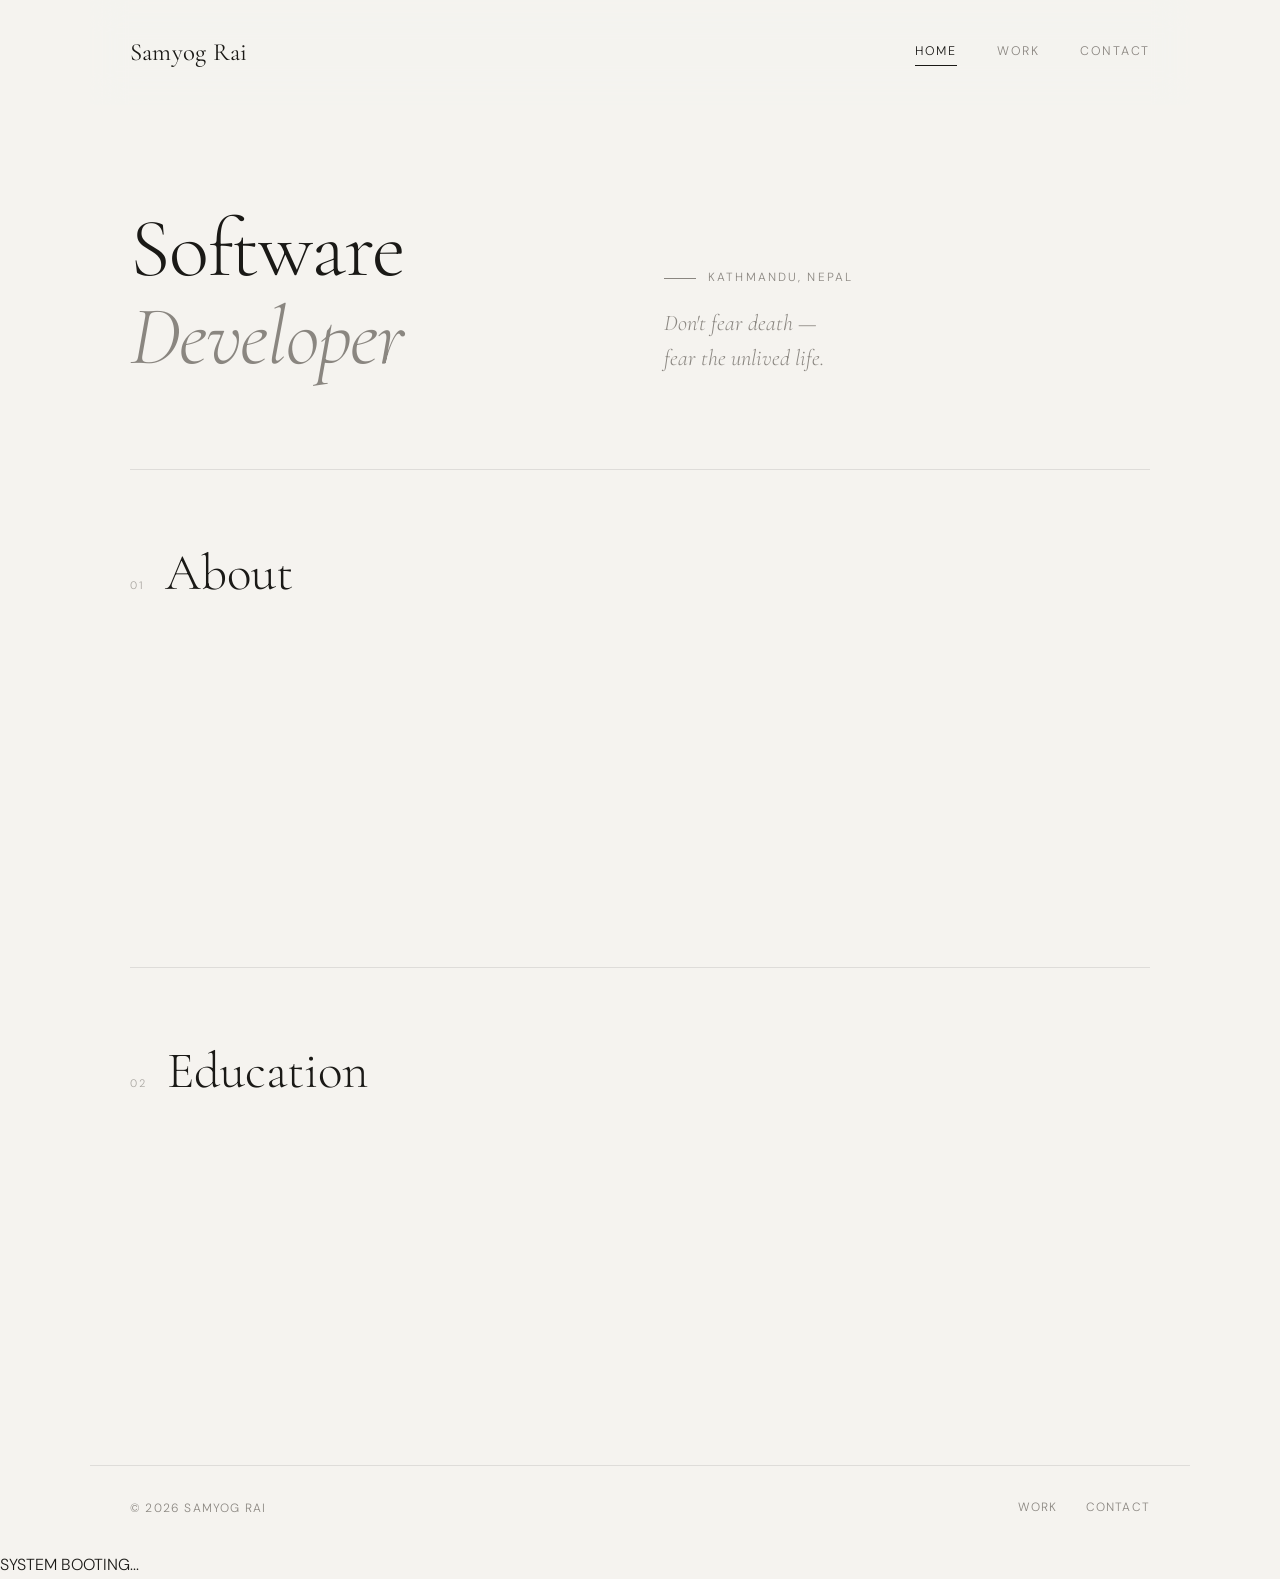
==== index.html @ baeac0fe "Add meta descriptions and update stylesheets; enhance navigation structure" ====
<!DOCTYPE html>
<html lang="en">
<head>
  <meta charset="UTF-8">
  <title>Samyog Rai | Software Developer</title>
  <meta name="viewport" content="width=device-width, initial-scale=1.0">
  <meta name="description" content="Samyog Rai — software developer based in Kathmandu, Nepal. Building mobile and web applications with Flutter, Java, and JavaScript.">
  <link rel="preconnect" href="https://fonts.googleapis.com">
  <link rel="preconnect" href="https://fonts.gstatic.com" crossorigin>
  <link rel="stylesheet" href="https://fonts.googleapis.com/css2?family=Cormorant+Garamond:ital,wght@0,300;0,400;0,600;1,300;1,400&family=DM+Sans:opsz,wght@9..40,300;9..40,400;9..40,500&display=swap">
  <link rel="stylesheet" href="https://cdnjs.cloudflare.com/ajax/libs/font-awesome/6.5.1/css/all.min.css">
  <link rel="stylesheet" href="css/style.css">
  <script defer src="script.js"></script>
</head>
<body class="professional-page" data-mode="professional">

<nav class="top-nav">
  <h1 class="logo"><a href="index.html" style="text-decoration:none;color:inherit">Samyog Rai</a></h1>
  <button class="nav-toggle" aria-label="Toggle navigation">
    <span></span>
    <span></span>
    <span></span>
  </button>
  <div class="nav-links">
    <a href="index.html">Home</a>
    <a href="pro-work.html">Work</a>
    <a href="pro-contact.html">Contact</a>
  </div>
</nav>

<!-- HERO -->
<section class="pro-hero">
  <div class="pro-hero-left">
    <h2>Software<br><em>Developer</em></h2>
  </div>
  <div class="pro-hero-right">
    <p class="hero-meta">Kathmandu, Nepal</p>
    <p class="hero-quote">Don't fear death —<br>fear the unlived life.</p>
  </div>
</section>

<div class="section-divider"><hr></div>

<!-- ABOUT -->
<section class="pro-section">
  <div class="section-header">
    <span class="section-label">01</span>
    <h2>About</h2>
  </div>
  <div class="about-grid">
    <article class="pro-card">
      <h3>Professional Summary</h3>
      <p>
        Motivated <strong>software developer</strong> focused on building
        <strong>mobile and web applications</strong>. Passionate about problem-solving,
        creating <strong>intuitive user experiences</strong> and writing
        <strong>efficient, clean code</strong>.
      </p>
    </article>
    <article class="pro-card">
      <h3>Personal Interests</h3>
      <p>
        Outside of development, I maintain an active lifestyle — training at the <strong>gym</strong>,
        playing <strong>basketball</strong>, long-distance <strong>running</strong>, and winding down
        with <strong>movies</strong>, <strong>gaming</strong>, or music.
      </p>
    </article>
  </div>
</section>

<div class="section-divider"><hr></div>

<!-- EDUCATION -->
<section class="pro-section">
  <div class="section-header">
    <span class="section-label">02</span>
    <h2>Education</h2>
  </div>
  <div class="work-grid">
    <article class="pro-card">
      <h3>High School</h3>
      <p>
        Higher Secondary Education<br><br>
        <strong><a href="https://www.google.com/maps/place/Fluorescent+Sec.School/" target="_blank">Fluorescent Secondary School</a></strong><br>
        Class of 2020
      </p>
    </article>
    <article class="pro-card">
      <h3>Bachelor's Degree</h3>
      <p>
        Bachelor in Computer Application (BCA)<br><br>
        <strong><a href="https://www.google.com/maps/place/Saraswati+Multiple+Campus/" target="_blank">Saraswati Multiple Campus</a></strong><br>
        Expected Graduation: 2028
      </p>
    </article>
  </div>
</section>

<footer class="site-footer">
  <span>&copy; <span id="year"></span> Samyog Rai</span>
  <div class="footer-right">
    <a href="pro-work.html">Work</a>
    <a href="pro-contact.html">Contact</a>
  </div>
</footer>

</body>
</html>
---- css/style.css ----
/* ═══════════════════════════════════════════════════════════════════
   SAMYOG RAI — PORTFOLIO  |  style.css
   Single unified stylesheet. Drop base.css & professional.css.
   ═══════════════════════════════════════════════════════════════════ */

/* ─── GOOGLE FONTS ───────────────────────────────────────────────── */
@import url('https://fonts.googleapis.com/css2?family=Cormorant+Garamond:ital,wght@0,300;0,400;0,600;1,300;1,400&family=DM+Sans:opsz,wght@9..40,300;9..40,400;9..40,500&display=swap');

/* ─── DESIGN TOKENS ──────────────────────────────────────────────── */
:root {
  --bg:          #f5f3ef;
  --surface:     #faf9f6;
  --surface-2:   #ffffff;
  --text:        #1a1916;
  --muted:       #8a8680;
  --border:      rgba(26, 25, 22, 0.10);
  --border-mid:  rgba(26, 25, 22, 0.18);
  --accent:      #2a52be;

  --font-serif:  'Cormorant Garamond', Georgia, serif;
  --font-sans:   'DM Sans', system-ui, sans-serif;

  --ease:        cubic-bezier(.4, 0, .2, 1);
  --ease-spring: cubic-bezier(.34, 1.56, .64, 1);
}

/* ─── RESET ──────────────────────────────────────────────────────── */
*, *::before, *::after {
  box-sizing: border-box;
  margin: 0;
  padding: 0;
}

html {
  scroll-behavior: smooth;
  -webkit-text-size-adjust: 100%;
}

body {
  font-family: var(--font-sans);
  font-weight: 300;
  font-size: 16px;
  line-height: 1.65;
  color: var(--text);
  background: var(--bg);
  min-height: 100vh;
  -webkit-font-smoothing: antialiased;
  opacity: 0;
  transition: opacity 0.35s var(--ease);
}

body.fade-in  { opacity: 1; }
body.fade-out { opacity: 0; }

a {
  color: inherit;
  text-decoration: none;
}

img {
  display: block;
  max-width: 100%;
}

::selection {
  background: var(--accent);
  color: #fff;
}

/* ─── SCROLLBAR ──────────────────────────────────────────────────── */
::-webkit-scrollbar { width: 5px; }
::-webkit-scrollbar-track { background: var(--bg); }
::-webkit-scrollbar-thumb {
  background: rgba(26, 25, 22, 0.18);
  border-radius: 3px;
}

/* ─── NAV ────────────────────────────────────────────────────────── */
.top-nav {
  max-width: 1100px;
  margin: 0 auto;
  padding: 32px 40px;
  display: flex;
  justify-content: space-between;
  align-items: center;
  position: sticky;
  top: 0;
  z-index: 100;
  background: rgba(245, 243, 239, 0.82);
  backdrop-filter: blur(16px);
  -webkit-backdrop-filter: blur(16px);
}

/* thin accent line at bottom of nav */
.top-nav::after {
  content: '';
  position: absolute;
  bottom: 0; left: 40px; right: 40px;
  height: 1px;
  background: var(--border);
  opacity: 0;
  transition: opacity 0.3s var(--ease);
}

body.scrolled .top-nav::after {
  opacity: 1;
}

.logo {
  font-family: var(--font-serif);
  font-size: 1.55rem;
  font-weight: 400;
  letter-spacing: 0.01em;
  color: var(--text);
  transition: color 0.25s var(--ease), transform 0.3s var(--ease-spring);
}

.logo:hover {
  color: var(--accent);
  transform: scale(1.03);
}

.nav-links {
  display: flex;
  gap: 40px;
  align-items: center;
}

.nav-links a {
  font-size: 0.78rem;
  letter-spacing: 0.14em;
  text-transform: uppercase;
  color: var(--muted);
  transition: color 0.25s var(--ease);
  position: relative;
  padding-bottom: 2px;
}

.nav-links a::after {
  content: '';
  position: absolute;
  left: 0;
  bottom: -2px;
  width: 0;
  height: 1px;
  background: var(--text);
  transition: width 0.32s var(--ease);
}

.nav-links a:hover,
.nav-links a.active {
  color: var(--text);
}

.nav-links a:hover::after,
.nav-links a.active::after {
  width: 100%;
}

/* ─── HAMBURGER (mobile) ─────────────────────────────────────────── */
.nav-toggle {
  display: none;
  background: none;
  border: none;
  cursor: pointer;
  padding: 8px;
  color: var(--text);
  flex-direction: column;
  gap: 5px;
}

.nav-toggle span {
  display: block;
  width: 22px;
  height: 1.5px;
  background: currentColor;
  border-radius: 1px;
  transition: transform 0.3s var(--ease), opacity 0.3s var(--ease);
  transform-origin: center;
}

.nav-toggle.active span:nth-child(1) { transform: translateY(6.5px) rotate(45deg); }
.nav-toggle.active span:nth-child(2) { opacity: 0; transform: scaleX(0); }
.nav-toggle.active span:nth-child(3) { transform: translateY(-6.5px) rotate(-45deg); }

/* ─── HERO ───────────────────────────────────────────────────────── */
.pro-hero {
  max-width: 1100px;
  margin: 0 auto;
  padding: 100px 40px 88px;
  display: grid;
  grid-template-columns: 1fr 1fr;
  align-items: end;
  gap: 48px;
}

.pro-hero-left h2 {
  font-family: var(--font-serif);
  font-size: clamp(3.4rem, 6.5vw, 5.6rem);
  font-weight: 300;
  line-height: 1.06;
  letter-spacing: -0.015em;
}

.pro-hero-left h2 em {
  font-style: italic;
  color: var(--muted);
}

.pro-hero-right {
  padding-bottom: 6px;
}

.hero-meta {
  font-size: 0.74rem;
  letter-spacing: 0.18em;
  text-transform: uppercase;
  color: var(--muted);
  margin-bottom: 18px;
  display: flex;
  align-items: center;
  gap: 12px;
}

.hero-meta::before {
  content: '';
  width: 32px;
  height: 1px;
  background: var(--muted);
  flex-shrink: 0;
}

.hero-quote {
  font-family: var(--font-serif);
  font-size: 1.4rem;
  font-weight: 300;
  font-style: italic;
  color: var(--muted);
  line-height: 1.55;
}

/* hero entrance animation */
@keyframes fadeUp {
  from { opacity: 0; transform: translateY(28px); }
  to   { opacity: 1; transform: translateY(0); }
}

.pro-hero-left  { animation: fadeUp 0.9s var(--ease) both; }
.pro-hero-right { animation: fadeUp 0.9s var(--ease) 0.18s both; }

/* ─── DIVIDER ────────────────────────────────────────────────────── */
.section-divider {
  max-width: 1100px;
  margin: 0 auto;
  padding: 0 40px;
}

.section-divider hr {
  border: none;
  border-top: 1px solid var(--border);
}

/* ─── SECTIONS ───────────────────────────────────────────────────── */
.pro-section {
  max-width: 1100px;
  margin: 0 auto;
  padding: 76px 40px;
}

.section-header {
  display: flex;
  align-items: baseline;
  gap: 20px;
  margin-bottom: 56px;
}

.section-label {
  font-size: 0.68rem;
  letter-spacing: 0.2em;
  text-transform: uppercase;
  color: var(--muted);
  white-space: nowrap;
  opacity: 0.7;
}

.section-header h2 {
  font-family: var(--font-serif);
  font-size: clamp(2rem, 4vw, 3.2rem);
  font-weight: 300;
  line-height: 1.08;
}

/* ─── PRO CARDS (about, education) ──────────────────────────────── */
.work-grid {
  display: grid;
  grid-template-columns: repeat(auto-fit, minmax(300px, 1fr));
  gap: 2px;
}

.about-grid {
  display: grid;
  grid-template-columns: 1.4fr 1fr;
  gap: 2px;
}

.pro-card {
  background: var(--surface);
  padding: 38px 34px;
  position: relative;
  overflow: hidden;
  transition: background 0.32s var(--ease);
}

/* bottom accent bar */
.pro-card::before {
  content: '';
  position: absolute;
  bottom: 0; left: 0;
  width: 0; height: 2px;
  background: var(--accent);
  transition: width 0.45s var(--ease);
}

.pro-card:hover { background: var(--surface-2); }
.pro-card:hover::before { width: 100%; }

.pro-card h3 {
  font-family: var(--font-serif);
  font-size: 1.4rem;
  font-weight: 400;
  margin-bottom: 16px;
}

.pro-card p {
  font-size: 0.91rem;
  color: var(--muted);
  line-height: 1.8;
}

.pro-card strong {
  color: var(--text);
  font-weight: 500;
}

.pro-card a {
  color: var(--accent);
  border-bottom: 1px solid transparent;
  transition: border-color 0.22s var(--ease);
}

.pro-card a:hover {
  border-color: var(--accent);
}

/* ─── SKILLS ─────────────────────────────────────────────────────── */
.tech-grid {
  display: grid;
  grid-template-columns: repeat(auto-fill, minmax(182px, 1fr));
  gap: 2px;
}

.tech-item {
  background: var(--surface);
  padding: 20px 24px;
  display: flex;
  align-items: center;
  gap: 12px;
  font-size: 0.86rem;
  letter-spacing: 0.01em;
  transition: background 0.25s var(--ease), transform 0.25s var(--ease-spring);
  cursor: default;
}

.tech-item:hover {
  background: var(--surface-2);
  transform: translateY(-2px);
}

.tech-item i {
  font-size: 1.05rem;
  color: var(--accent);
  width: 20px;
  text-align: center;
  flex-shrink: 0;
  transition: transform 0.3s var(--ease-spring);
}

.tech-item:hover i {
  transform: scale(1.2);
}

/* ─── PROJECT CARDS ──────────────────────────────────────────────── */
.projects-list {
  display: grid;
  grid-template-columns: repeat(auto-fit, minmax(320px, 1fr));
  gap: 2px;
}

.project-card {
  background: var(--surface);
  display: flex;
  flex-direction: column;
  position: relative;
  overflow: hidden;
  transition: background 0.32s var(--ease);
}

/* left accent bar */
.project-card::before {
  content: '';
  position: absolute;
  top: 0; left: 0;
  width: 3px; height: 0;
  background: var(--accent);
  transition: height 0.45s var(--ease);
  z-index: 2;
}

.project-card:hover { background: var(--surface-2); }
.project-card:hover::before { height: 100%; }

/* preview image area */
.project-preview {
  position: relative;
  width: 100%;
  aspect-ratio: 16 / 9;
  overflow: hidden;
  background: #e4e6ee;
  flex-shrink: 0;
}

.project-preview img {
  width: 100%;
  height: 100%;
  object-fit: cover;
  display: block;
  transition: transform 0.6s var(--ease);
}

.project-card:hover .project-preview img {
  transform: scale(1.05);
}

/* placeholder when no screenshot */
.project-preview-placeholder {
  width: 100%;
  height: 100%;
  display: flex;
  align-items: center;
  justify-content: center;
  background: linear-gradient(145deg, #1a1f3a 0%, #2a3a5c 100%);
  color: rgba(255, 255, 255, 0.25);
  font-size: 2.8rem;
  transition: color 0.3s var(--ease);
}

.project-card:hover .project-preview-placeholder {
  color: rgba(255, 255, 255, 0.45);
}

/* tag pill on preview */
.preview-tag {
  position: absolute;
  top: 12px; right: 12px;
  font-size: 0.65rem;
  letter-spacing: 0.12em;
  text-transform: uppercase;
  background: rgba(0, 0, 0, 0.52);
  color: rgba(255, 255, 255, 0.88);
  padding: 4px 10px;
  border-radius: 2px;
  backdrop-filter: blur(8px);
  -webkit-backdrop-filter: blur(8px);
  z-index: 3;
}

/* card body */
.project-body {
  padding: 28px 30px 26px;
  display: flex;
  flex-direction: column;
  flex: 1;
}

.project-body h3 {
  font-family: var(--font-serif);
  font-size: 1.55rem;
  font-weight: 400;
  margin-bottom: 10px;
  transition: color 0.25s var(--ease);
}

.project-card:hover .project-body h3 {
  color: var(--accent);
}

.project-body p {
  font-size: 0.87rem;
  color: var(--muted);
  line-height: 1.8;
  flex: 1;
  margin-bottom: 22px;
}

.project-actions {
  display: flex;
  gap: 8px;
  flex-wrap: wrap;
}

/* ─── BUTTONS ────────────────────────────────────────────────────── */
.btn {
  display: inline-flex;
  align-items: center;
  justify-content: center;
  gap: 7px;
  padding: 10px 18px;
  font-family: var(--font-sans);
  font-size: 0.74rem;
  font-weight: 400;
  letter-spacing: 0.1em;
  text-transform: uppercase;
  border-radius: 2px;
  cursor: pointer;
  border: none;
  text-decoration: none;
  transition: background 0.22s var(--ease),
              color 0.22s var(--ease),
              border-color 0.22s var(--ease),
              transform 0.2s var(--ease-spring);
  white-space: nowrap;
}

.btn:hover { transform: translateY(-2px); }
.btn:active { transform: translateY(0); }

.btn-primary {
  background: var(--text);
  color: #fff;
}

.btn-primary:hover {
  background: var(--accent);
  color: #fff;
}

.btn-outline {
  background: transparent;
  color: var(--text);
  border: 1px solid var(--border-mid);
}

.btn-outline:hover {
  border-color: var(--text);
  color: var(--text);
}

/* ─── EXPERIENCE ─────────────────────────────────────────────────── */
.exp-list {
  display: flex;
  flex-direction: column;
  gap: 2px;
}

.exp-item {
  background: var(--surface);
  padding: 30px 34px;
  display: flex;
  align-items: baseline;
  gap: 28px;
  transition: background 0.28s var(--ease);
  position: relative;
  overflow: hidden;
}

.exp-item::after {
  content: '';
  position: absolute;
  bottom: 0; left: 0;
  width: 0; height: 1px;
  background: var(--accent);
  transition: width 0.4s var(--ease);
}

.exp-item:hover { background: var(--surface-2); }
.exp-item:hover::after { width: 100%; }

.exp-role {
  font-family: var(--font-serif);
  font-size: 1.22rem;
  font-weight: 400;
  min-width: 230px;
  flex-shrink: 0;
}

.exp-desc {
  font-size: 0.87rem;
  color: var(--muted);
  line-height: 1.75;
}

/* ─── CONTACT ────────────────────────────────────────────────────── */
.contact-section { padding-bottom: 110px; }

.contact-grid {
  display: grid;
  grid-template-columns: repeat(auto-fit, minmax(240px, 1fr));
  gap: 2px;
}

.contact-card {
  background: var(--surface);
  padding: 38px 34px;
  transition: background 0.3s var(--ease);
  position: relative;
  overflow: hidden;
}

.contact-card::before {
  content: '';
  position: absolute;
  bottom: 0; left: 0;
  width: 0; height: 2px;
  background: var(--accent);
  transition: width 0.45s var(--ease);
}

.contact-card:hover { background: var(--surface-2); }
.contact-card:hover::before { width: 100%; }

.contact-card h3 {
  font-family: var(--font-serif);
  font-size: 1.25rem;
  font-weight: 400;
  display: flex;
  align-items: center;
  gap: 10px;
  margin-bottom: 18px;
  color: var(--text);
}

.contact-card h3 i {
  font-size: 0.9rem;
  color: var(--accent);
}

.contact-card p {
  font-size: 0.88rem;
  color: var(--muted);
  line-height: 1.75;
}

.email-link {
  font-size: 0.88rem;
  color: var(--text);
  border-bottom: 1px solid var(--border-mid);
  padding-bottom: 2px;
  display: inline-block;
  margin-bottom: 12px;
  transition: color 0.22s var(--ease), border-color 0.22s var(--ease);
}

.email-link:hover {
  color: var(--accent);
  border-color: var(--accent);
}

.contact-note {
  font-size: 0.8rem !important;
  color: var(--muted);
  margin-top: 10px;
  font-style: italic;
}

.social-links {
  display: flex;
  flex-direction: column;
  gap: 11px;
}

.social-links a {
  font-size: 0.87rem;
  color: var(--muted);
  display: flex;
  align-items: center;
  gap: 10px;
  transition: color 0.22s var(--ease), transform 0.22s var(--ease-spring);
}

.social-links a i { width: 16px; text-align: center; }

.social-links a:hover {
  color: var(--text);
  transform: translateX(3px);
}

/* ─── FOOTER ─────────────────────────────────────────────────────── */
.site-footer {
  max-width: 1100px;
  margin: 0 auto;
  padding: 32px 40px;
  border-top: 1px solid var(--border);
  font-size: 0.75rem;
  letter-spacing: 0.1em;
  text-transform: uppercase;
  color: var(--muted);
  display: flex;
  justify-content: space-between;
  align-items: center;
}

.footer-right {
  display: flex;
  gap: 28px;
}

.footer-right a {
  color: var(--muted);
  font-size: 0.75rem;
  letter-spacing: 0.1em;
  text-transform: uppercase;
  transition: color 0.22s var(--ease);
  position: relative;
  padding-bottom: 2px;
}

.footer-right a::after {
  content: '';
  position: absolute;
  left: 0; bottom: -1px;
  width: 0; height: 1px;
  background: var(--text);
  transition: width 0.28s var(--ease);
}

.footer-right a:hover { color: var(--text); }
.footer-right a:hover::after { width: 100%; }

/* ─── SCROLL REVEAL ──────────────────────────────────────────────── */
.pro-section,
.project-card,
.tech-item,
.exp-item,
.pro-card,
.contact-card {
  opacity: 0;
  transform: translateY(22px);
  transition: opacity 0.6s var(--ease),
              transform 0.6s var(--ease);
}

/* stagger children inside grids */
.tech-grid .tech-item:nth-child(2)  { transition-delay: 0.05s; }
.tech-grid .tech-item:nth-child(3)  { transition-delay: 0.10s; }
.tech-grid .tech-item:nth-child(4)  { transition-delay: 0.15s; }
.tech-grid .tech-item:nth-child(5)  { transition-delay: 0.20s; }
.tech-grid .tech-item:nth-child(6)  { transition-delay: 0.25s; }
.tech-grid .tech-item:nth-child(7)  { transition-delay: 0.30s; }
.tech-grid .tech-item:nth-child(8)  { transition-delay: 0.35s; }

.work-grid .pro-card:nth-child(2),
.about-grid .pro-card:nth-child(2)  { transition-delay: 0.10s; }

.projects-list .project-card:nth-child(2) { transition-delay: 0.10s; }

.exp-list .exp-item:nth-child(2) { transition-delay: 0.08s; }
.exp-list .exp-item:nth-child(3) { transition-delay: 0.16s; }

.contact-grid .contact-card:nth-child(2) { transition-delay: 0.08s; }
.contact-grid .contact-card:nth-child(3) { transition-delay: 0.16s; }

.pro-section.revealed,
.project-card.revealed,
.tech-item.revealed,
.exp-item.revealed,
.pro-card.revealed,
.contact-card.revealed {
  opacity: 1;
  transform: translateY(0);
}

/* ─── NAV SCROLL DETECTION ───────────────────────────────────────── */
/* (handled by adding .scrolled to body via JS — see script.js) */

/* ─── ACTIVE NAV ─────────────────────────────────────────────────── */
.nav-links a.active { color: var(--text); }
.nav-links a.active::after { width: 100%; }

/* ─── RESPONSIVE ─────────────────────────────────────────────────── */
@media (max-width: 860px) {
  .top-nav { padding: 22px 24px; }

  .nav-links { display: none; flex-direction: column; gap: 0; }
  .nav-links.open {
    display: flex;
    background: rgba(245, 243, 239, 0.97);
    position: absolute;
    top: 100%; left: 0; right: 0;
    padding: 16px 24px 24px;
    border-bottom: 1px solid var(--border);
  }
  .nav-links.open a {
    padding: 11px 0;
    border-bottom: 1px solid var(--border);
    font-size: 0.82rem;
  }
  .nav-links.open a:last-child { border-bottom: none; }

  .nav-toggle { display: flex; }

  .pro-hero {
    grid-template-columns: 1fr;
    padding: 64px 24px 60px;
    gap: 28px;
  }

  .pro-section { padding: 56px 24px; }
  .section-divider { padding: 0 24px; }
  .site-footer { padding: 28px 24px; flex-direction: column; gap: 14px; text-align: center; }
  .footer-right { gap: 20px; }

  .about-grid { grid-template-columns: 1fr; }

  .exp-item { flex-direction: column; gap: 8px; }
  .exp-role { min-width: unset; }
}

@media (max-width: 600px) {
  .logo { font-size: 1.3rem; }
  .tech-grid { grid-template-columns: 1fr 1fr; }
  .projects-list { grid-template-columns: 1fr; }
  .project-actions { flex-direction: column; }
  .btn { width: 100%; justify-content: center; }
}

/* ─── REDUCED MOTION ─────────────────────────────────────────────── */
@media (prefers-reduced-motion: reduce) {
  *, *::before, *::after {
    animation-duration: 0.01ms !important;
    transition-duration: 0.01ms !important;
  }
}
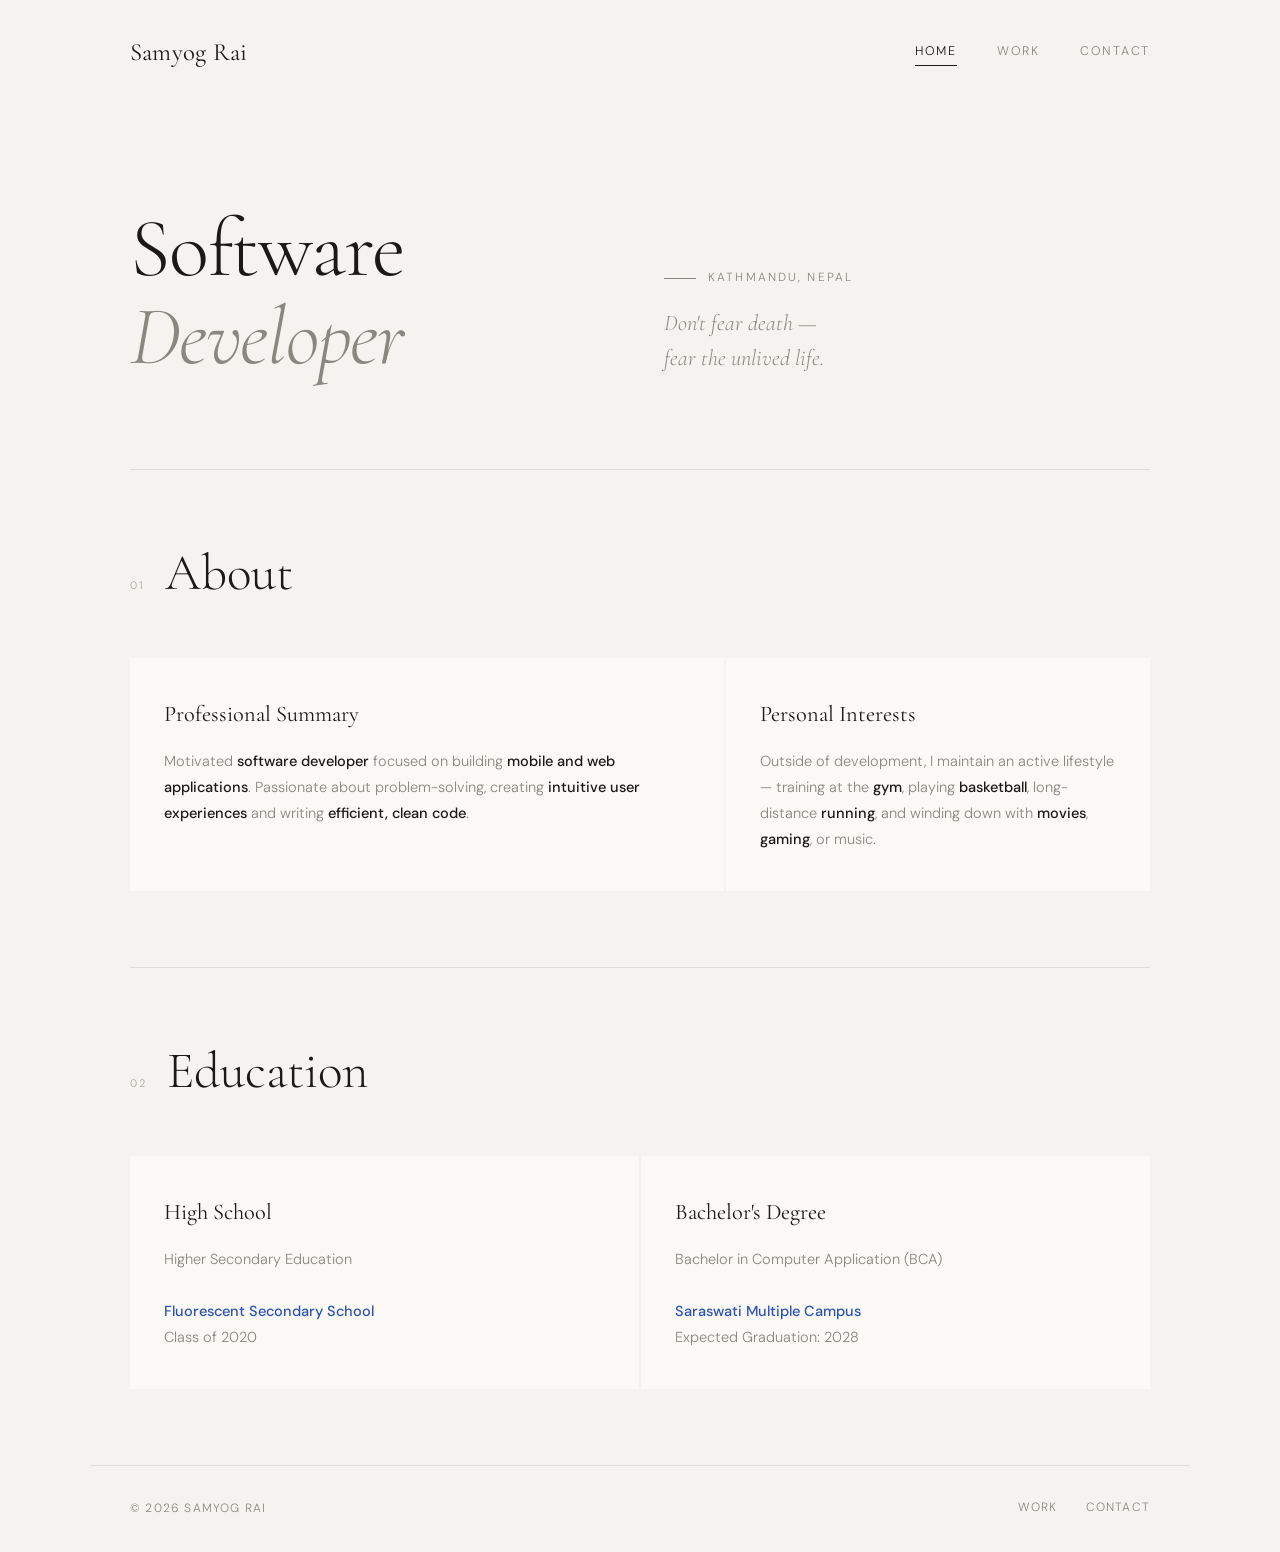
==== commit 834c3ba9: "add smtg" ====
--- a/index.html
+++ b/index.html
@@ -81,7 +81,7 @@
       <h3>High School</h3>
       <p>
         Higher Secondary Education<br><br>
-        <strong><a href="https://www.google.com/maps/place/Fluorescent+Sec.School/" target="_blank">Fluorescent Secondary School</a></strong><br>
+        <strong><a href="https://www.google.com/maps/place/Fluorescent+Sec.School/@27.7406488,85.3239595,15z/data=!4m6!3m5!1s0x39eb192951daa581:0x2228b42efb914998!8m2!3d27.7454413!4d85.3181633!16s%2Fg%2F1v9gswbb?entry=ttu&g_ep=EgoyMDI2MDgwNS4xIKXMDSoASAFQAw%3D%3D" target="_blank">Fluorescent Secondary School</a></strong><br>
         Class of 2020
       </p>
     </article>
@@ -89,7 +89,7 @@
       <h3>Bachelor's Degree</h3>
       <p>
         Bachelor in Computer Application (BCA)<br><br>
-        <strong><a href="https://www.google.com/maps/place/Saraswati+Multiple+Campus/" target="_blank">Saraswati Multiple Campus</a></strong><br>
+        <strong><a href="https://www.google.com/maps/place/Saraswati+Multiple+Campus/@27.718515,85.3083327,17z/data=!3m1!4b1!4m6!3m5!1s0x39eb18e2e18378a9:0xd4ab1b15086c7f45!8m2!3d27.718515!4d85.3109076!16s%2Fg%2F1w663ts8?entry=ttu&g_ep=EgoyMDI2MDgwNS4xIKXMDSoASAFQAw%3D%3D" target="_blank">Saraswati Multiple Campus</a></strong><br>
         Expected Graduation: 2028
       </p>
     </article>
